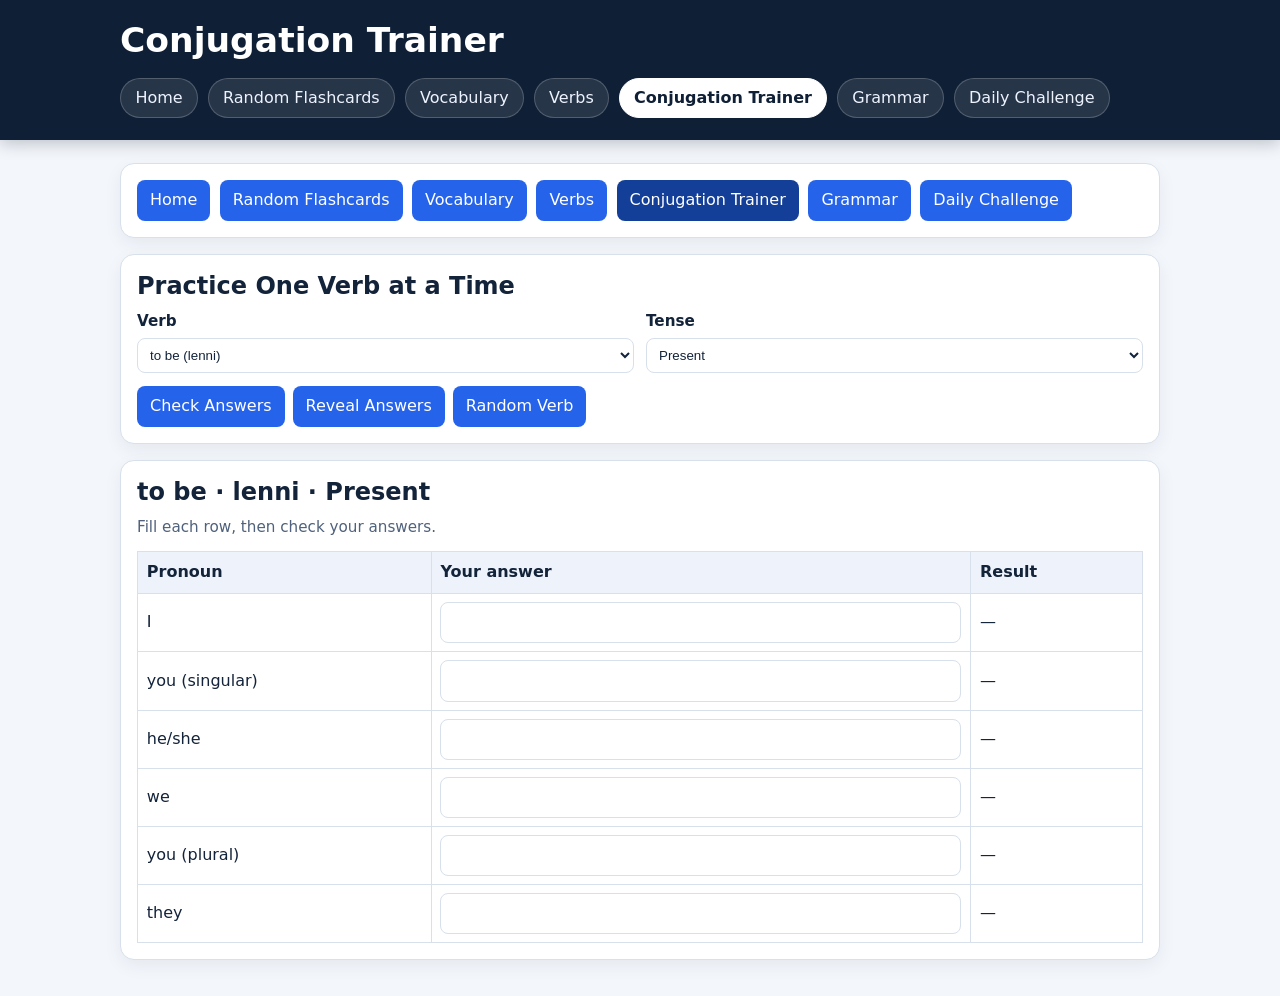
==== conjugation-trainer.html @ eeaa35ee "Add dedicated conjugation trainer page" ====
<!doctype html>
<html lang="en">
  <head>
    <meta charset="UTF-8" />
    <meta name="viewport" content="width=device-width, initial-scale=1.0" />
    <title>Conjugation Trainer | Hungarian Learning Aid</title>
    <link rel="stylesheet" href="styles.css" />
    <script src="scripts/verb-data.js" defer></script>
    <script src="scripts/conjugation-trainer.js" defer></script>
  </head>
  <body>
    <header class="site-header">
      <div class="container">
        <h1>Conjugation Trainer</h1>
        <nav aria-label="Main navigation">
          <ul class="nav-list">
            <li><a href="index.html">Home</a></li>
            <li><a href="random-flashcards.html">Random Flashcards</a></li>
            <li><a href="vocabulary.html">Vocabulary</a></li>
            <li><a href="verbs.html">Verbs</a></li>
            <li><a href="conjugation-trainer.html" aria-current="page">Conjugation Trainer</a></li>
            <li><a href="grammar.html">Grammar</a></li>
            <li><a href="daily-challenge.html">Daily Challenge</a></li>
          </ul>
        </nav>
      </div>
    </header>

    <main class="container">
      <section class="panel study-nav" aria-label="Study sections">
        <a class="button-link" href="index.html">Home</a>
        <a class="button-link" href="random-flashcards.html">Random Flashcards</a>
        <a class="button-link" href="vocabulary.html">Vocabulary</a>
        <a class="button-link" href="verbs.html">Verbs</a>
        <a class="button-link" href="conjugation-trainer.html" aria-current="page">Conjugation Trainer</a>
        <a class="button-link" href="grammar.html">Grammar</a>
        <a class="button-link" href="daily-challenge.html">Daily Challenge</a>
      </section>

      <section class="panel">
        <h2>Practice One Verb at a Time</h2>
        <div class="filters" aria-label="Trainer filters">
          <label>
            Verb
            <select id="trainer-verb"></select>
          </label>
          <label>
            Tense
            <select id="trainer-tense"></select>
          </label>
        </div>
        <div class="quiz-actions trainer-actions">
          <button id="trainer-check" class="button-link" type="button">Check Answers</button>
          <button id="trainer-reveal" class="button-link" type="button">Reveal Answers</button>
          <button id="trainer-random" class="button-link" type="button">Random Verb</button>
        </div>
      </section>

      <section class="panel" aria-live="polite">
        <h2 id="trainer-title"></h2>
        <p id="trainer-feedback" class="meta"></p>
        <div class="table-wrap">
          <table class="table trainer-table">
            <thead>
              <tr>
                <th scope="col">Pronoun</th>
                <th scope="col">Your answer</th>
                <th scope="col">Result</th>
              </tr>
            </thead>
            <tbody id="trainer-rows"></tbody>
          </table>
        </div>
      </section>
    </main>
  </body>
</html>
---- styles.css ----
:root {
  color-scheme: light;
  --bg: #f3f6fb;
  --panel: #ffffff;
  --panel-soft: #f8fbff;
  --text: #13233a;
  --muted: #4f617c;
  --accent: #2563eb;
  --accent-strong: #1d4ed8;
  --border: #d7e0eb;
  --success: #0b7a3f;
  --shadow-soft: 0 6px 18px rgba(15, 31, 53, 0.06);
}

* { box-sizing: border-box; }

body {
  margin: 0;
  font-family: Inter, system-ui, -apple-system, Segoe UI, Roboto, Helvetica, Arial, sans-serif;
  line-height: 1.55;
  color: var(--text);
  background: var(--bg);
}

h1,
h2,
h3 {
  line-height: 1.25;
  margin: 0 0 0.55rem;
}

h1 {
  font-size: clamp(1.55rem, 1.2rem + 1.2vw, 2.2rem);
}

h2 {
  font-size: clamp(1.2rem, 1.05rem + 0.65vw, 1.5rem);
}

h3 {
  font-size: 1.05rem;
}

p {
  margin: 0 0 0.75rem;
}

.container {
  width: min(1040px, 92vw);
  margin-inline: auto;
}

.site-header {
  background: #0f1f35;
  color: #fff;
  padding: 1.2rem 0 1.4rem;
  margin-bottom: 1.4rem;
  box-shadow: 0 3px 16px rgba(6, 15, 30, 0.24);
}

.subtitle {
  color: #c4d4eb;
  margin-top: -0.2rem;
  margin-bottom: 0;
}

main.container {
  padding-bottom: 1.25rem;
}

.nav-list {
  list-style: none;
  padding: 0;
  margin: 1rem 0 0;
  display: flex;
  flex-wrap: wrap;
  gap: 0.6rem;
}

.nav-list a {
  color: #eef4ff;
  text-decoration: none;
  background: rgba(255, 255, 255, 0.1);
  border: 1px solid rgba(255, 255, 255, 0.2);
  border-radius: 999px;
  padding: 0.4rem 0.9rem;
  display: inline-block;
  transition: background 0.15s ease, border-color 0.15s ease;
}

.nav-list a:hover,
.nav-list a:focus-visible {
  background: rgba(255, 255, 255, 0.18);
  border-color: rgba(255, 255, 255, 0.32);
  outline: none;
}

.nav-list a[aria-current="page"] {
  background: #fff;
  color: #0f1f35;
  border-color: #fff;
  font-weight: 600;
}

.panel {
  background: var(--panel);
  border: 1px solid var(--border);
  border-radius: 14px;
  padding: 1rem;
  margin-bottom: 1rem;
  box-shadow: var(--shadow-soft);
}

.grid { display: grid; gap: 1rem; }

.two-up {
  grid-template-columns: repeat(auto-fit, minmax(240px, 1fr));
}

.cards {
  grid-template-columns: repeat(auto-fit, minmax(230px, 1fr));
}

.cards:empty {
  display: block;
}

.study-nav {
  display: flex;
  flex-wrap: wrap;
  gap: 0.6rem;
  align-items: center;
}

.card-button {
  width: 100%;
  text-align: left;
  background: var(--panel);
  border: 1px solid var(--border);
  border-radius: 12px;
  padding: 0.9rem;
  color: inherit;
  cursor: pointer;
  transition: transform 0.08s ease, border-color 0.15s ease, box-shadow 0.15s ease, background 0.15s ease;
  min-height: 138px;
  display: flex;
  flex-direction: column;
  justify-content: flex-start;
  gap: 0.25rem;
}

.card-button:hover,
.card-button:focus-visible {
  transform: translateY(-1px);
  border-color: var(--accent);
  box-shadow: 0 7px 16px rgba(37, 99, 235, 0.16);
  outline: none;
}

.card-button[aria-expanded="true"] {
  background: var(--panel-soft);
  border-color: #a6c6ff;
}

.prompt {
  font-weight: 700;
  margin-bottom: 0.3rem;
}

.answer {
  color: var(--success);
  font-weight: 700;
  margin-top: 0.45rem;
  padding-top: 0.45rem;
  border-top: 1px dashed #c5d8f8;
}

.hidden { display: none; }

.meta,
.hint,
.card-meta {
  color: var(--muted);
  font-size: 0.95rem;
}

.button-link {
  display: inline-block;
  text-decoration: none;
  color: #fff;
  background: var(--accent);
  border-radius: 8px;
  padding: 0.45rem 0.75rem;
  border: 1px solid transparent;
  font: inherit;
  transition: background 0.15s ease, transform 0.08s ease;
}

.button-link:hover,
.button-link:focus-visible {
  background: var(--accent-strong);
  transform: translateY(-1px);
  outline: none;
}

.button-link[aria-current="page"] {
  background: #143f98;
}

.filters {
  display: grid;
  grid-template-columns: repeat(auto-fit, minmax(220px, 1fr));
  gap: 0.75rem;
  margin-bottom: 0.5rem;
}

.filters label {
  display: grid;
  gap: 0.3rem;
  font-size: 0.95rem;
  font-weight: 600;
}

.filters select {
  width: 100%;
  padding: 0.5rem;
  border: 1px solid var(--border);
  border-radius: 8px;
  background: #fff;
  color: var(--text);
}

.filters select:focus-visible {
  outline: 2px solid #b7ceff;
  border-color: var(--accent);
}

.tense-controls {
  margin-bottom: 0.5rem;
}

.tense-controls-label {
  display: block;
  font-size: 0.95rem;
  font-weight: 600;
  margin-bottom: 0.4rem;
}

.tense-toggle-group {
  display: flex;
  flex-wrap: wrap;
  gap: 0.5rem;
}

.tense-toggle {
  border: 1px solid var(--border);
  border-radius: 999px;
  background: #fff;
  color: var(--text);
  padding: 0.4rem 0.8rem;
  font: inherit;
  cursor: pointer;
  transition: border-color 0.15s ease, background 0.15s ease, color 0.15s ease;
}

.tense-toggle:hover,
.tense-toggle:focus-visible {
  border-color: var(--accent);
  outline: none;
}

.tense-toggle[aria-pressed="true"] {
  background: var(--accent);
  border-color: var(--accent);
  color: #fff;
  font-weight: 600;
}

.empty-state {
  background: #f8fbff;
  border: 1px dashed #bfd2ef;
  color: #2a4467;
  border-radius: 12px;
  padding: 1rem;
}

.table-wrap { overflow-x: auto; }
.table {
  width: 100%;
  border-collapse: collapse;
}

.table th,
.table td {
  border: 1px solid var(--border);
  padding: 0.5rem 0.55rem;
  text-align: left;
}

.table th { background: #eef3fb; }

.quiz-card {
  border: 1px solid var(--border);
  border-radius: 12px;
  padding: 0.9rem;
  background: #fbfdff;
  margin-bottom: 0.75rem;
}

.quiz-actions {
  display: flex;
  flex-wrap: wrap;
  gap: 0.5rem;
}

.quiz-actions .button-link {
  cursor: pointer;
}



.random-flashcard-filters {
  align-items: end;
}

.random-flashcard-filters .button-link {
  width: fit-content;
  min-height: 2.35rem;
}

.random-flashcard-panel {
  max-width: 760px;
  margin-inline: auto;
}

.random-flashcard-card {
  border: 1px solid var(--border);
  border-radius: 14px;
  padding: clamp(1rem, 2.5vw, 1.6rem);
  background: #fbfdff;
  min-height: 240px;
  display: grid;
  align-content: center;
  gap: 0.85rem;
  cursor: pointer;
}

.random-flashcard-type {
  margin: 0;
  color: var(--muted);
  font-size: 0.95rem;
  font-weight: 600;
}

.random-flashcard-prompt {
  margin: 0;
  font-size: clamp(1.45rem, 3.9vw, 2.25rem);
  font-weight: 700;
  line-height: 1.25;
}

.random-flashcard-answer {
  margin: 0;
  color: var(--success);
  font-size: clamp(1.2rem, 3.3vw, 1.6rem);
  font-weight: 700;
  padding-top: 0.8rem;
  border-top: 1px dashed #c5d8f8;
}

.random-flashcard-actions {
  margin-top: 0.8rem;
}

.random-flashcard-summary {
  margin-top: 0.9rem;
  border: 1px solid var(--border);
  border-radius: 12px;
  padding: 0.85rem;
  background: #fbfdff;
}

.random-flashcard-summary ul {
  margin: 0 0 0.6rem;
  padding-left: 1.1rem;
}

.random-flashcard-summary li {
  margin-bottom: 0.35rem;
}

.random-flashcard-summary li:last-child {
  margin-bottom: 0;
}

.quiz-actions .button-link:disabled {
  background: #90a3c6;
  cursor: not-allowed;
  transform: none;
}

.grammar-section h2 {
  margin-bottom: 0.5rem;
}

.grammar-section h3 {
  margin-top: 1rem;
  margin-bottom: 0.5rem;
}

.table-block + .table-block {
  margin-top: 0.75rem;
}

.examples-grid {
  display: grid;
  grid-template-columns: repeat(auto-fit, minmax(220px, 1fr));
  gap: 0.75rem;
  margin-top: 0.75rem;
}

.example-card {
  border: 1px solid var(--border);
  border-radius: 10px;
  background: #fbfdff;
  padding: 0.75rem;
}

.example-card p {
  margin: 0 0 0.35rem;
}

.example-card p:last-child {
  margin-bottom: 0;
}

@media (max-width: 680px) {
  .site-header {
    padding: 1rem 0 1.2rem;
  }

  .nav-list {
    gap: 0.45rem;
  }

  .nav-list a,
  .button-link {
    padding: 0.42rem 0.68rem;
  }

  .panel {
    padding: 0.85rem;
    border-radius: 12px;
  }

  .cards {
    grid-template-columns: 1fr;
  }

  .card-button {
    min-height: 0;
  }

  .quiz-actions .button-link {
    flex: 1 1 140px;
    text-align: center;
  }

  .random-flashcard-card {
    min-height: 220px;
  }

  .random-flashcard-actions .button-link {
    flex: 1 1 100%;
  }
}

.daily-header {
  display: grid;
  gap: 0.35rem;
}

.daily-progress-wrap {
  display: grid;
  gap: 0.3rem;
  margin-top: 0.3rem;
}

#daily-progress {
  width: 100%;
  height: 0.9rem;
}

.daily-answer-input {
  display: grid;
  gap: 0.3rem;
  margin: 0.6rem 0;
  font-weight: 600;
}

.daily-answer-input input {
  border: 1px solid var(--border);
  border-radius: 8px;
  padding: 0.55rem 0.65rem;
  font: inherit;
}

.daily-answer-input input:focus-visible {
  outline: 2px solid #b7ceff;
  border-color: var(--accent);
}

.trainer-table input {
  width: 100%;
  border: 1px solid var(--border);
  border-radius: 8px;
  padding: 0.45rem 0.55rem;
  font: inherit;
}

.trainer-table input:focus-visible {
  outline: 2px solid #b7ceff;
  border-color: var(--accent);
}

.trainer-table .is-correct {
  border-color: #66b98c;
  background: #f2fff8;
}

.trainer-table .is-incorrect {
  border-color: #d27a7a;
  background: #fff6f6;
}

.trainer-actions {
  margin-top: 0.8rem;
}
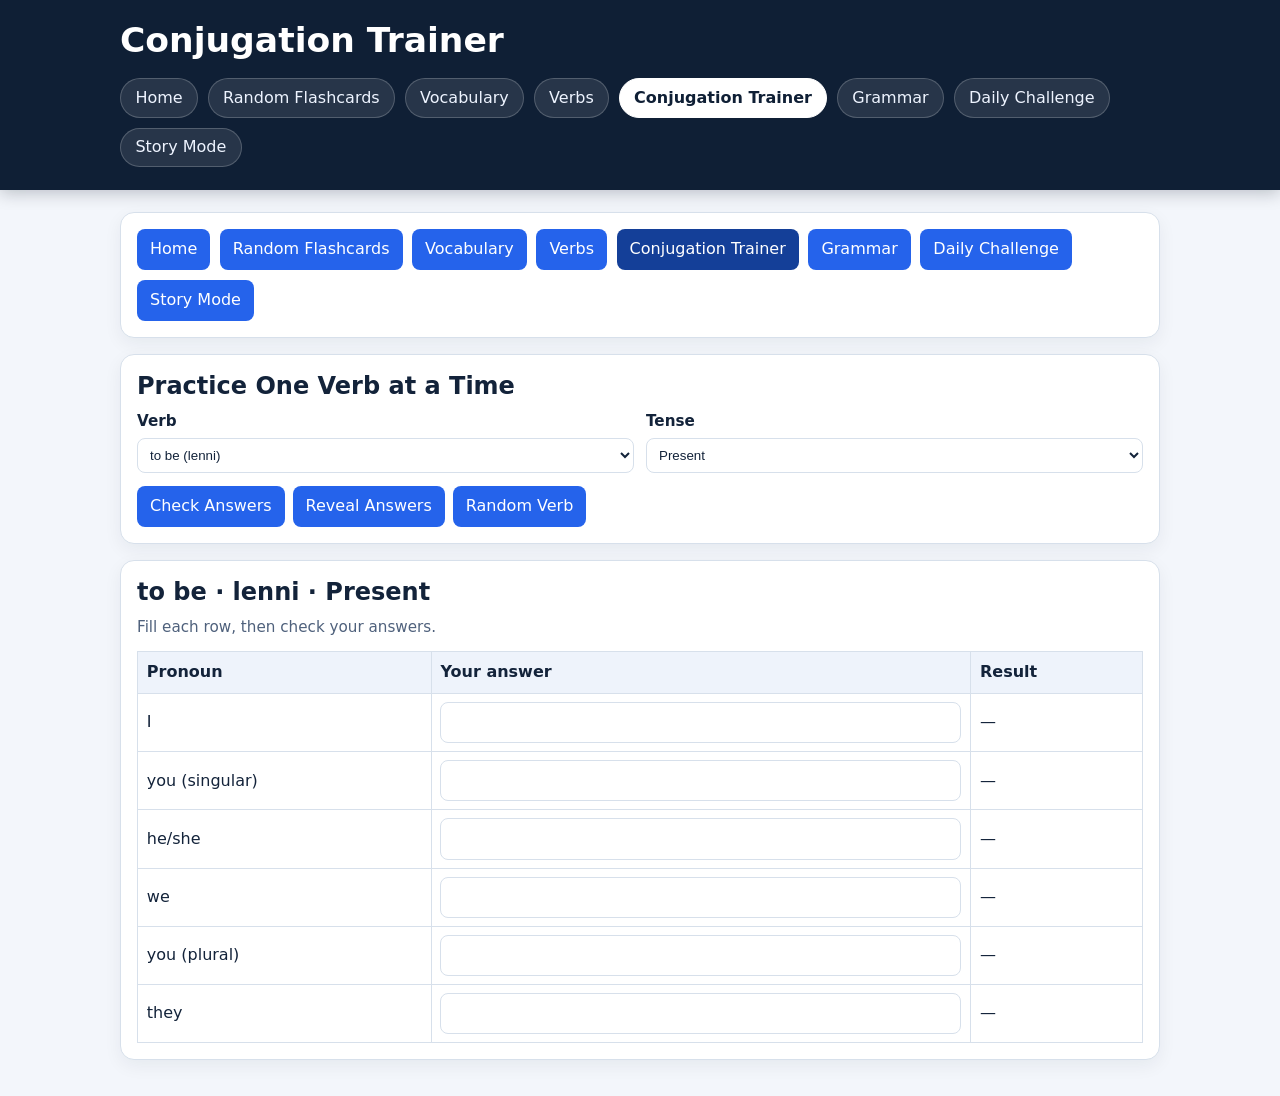
==== commit 99fb8069: "Add Story Mode page with local stories and comprehension checks" ====
--- a/conjugation-trainer.html
+++ b/conjugation-trainer.html
@@ -21,6 +21,7 @@
             <li><a href="conjugation-trainer.html" aria-current="page">Conjugation Trainer</a></li>
             <li><a href="grammar.html">Grammar</a></li>
             <li><a href="daily-challenge.html">Daily Challenge</a></li>
+            <li><a href="story-mode.html">Story Mode</a></li>
           </ul>
         </nav>
       </div>
@@ -35,6 +36,7 @@
         <a class="button-link" href="conjugation-trainer.html" aria-current="page">Conjugation Trainer</a>
         <a class="button-link" href="grammar.html">Grammar</a>
         <a class="button-link" href="daily-challenge.html">Daily Challenge</a>
+        <a class="button-link" href="story-mode.html">Story Mode</a>
       </section>
 
       <section class="panel">
--- a/styles.css
+++ b/styles.css
@@ -536,3 +536,108 @@
 .trainer-actions {
   margin-top: 0.8rem;
 }
+
+.story-list {
+  display: grid;
+  grid-template-columns: repeat(auto-fit, minmax(220px, 1fr));
+  gap: 0.65rem;
+}
+
+.story-list-item {
+  border: 1px solid var(--border);
+  border-radius: 10px;
+  background: #fff;
+  padding: 0.7rem 0.8rem;
+  text-align: left;
+  color: var(--text);
+  display: grid;
+  gap: 0.2rem;
+  cursor: pointer;
+}
+
+.story-list-item span {
+  color: var(--muted);
+  font-size: 0.9rem;
+}
+
+.story-list-item[aria-pressed="true"] {
+  border-color: #98bcff;
+  background: #f4f8ff;
+}
+
+.story-reading,
+.story-questions-wrap {
+  margin-top: 1rem;
+}
+
+.story-text {
+  font-size: 1.05rem;
+  line-height: 1.8;
+}
+
+.translation-panel {
+  margin-top: 0.9rem;
+  border: 1px solid var(--border);
+  border-radius: 10px;
+  padding: 0.7rem 0.8rem;
+  background: #fbfdff;
+}
+
+.translation-panel summary {
+  cursor: pointer;
+  font-weight: 600;
+}
+
+.story-questions {
+  display: grid;
+  gap: 0.7rem;
+}
+
+.story-question {
+  border: 1px solid var(--border);
+  border-radius: 10px;
+  padding: 0.75rem;
+  background: #fcfdff;
+}
+
+.story-question h4 {
+  margin-bottom: 0.55rem;
+}
+
+.question-options {
+  display: grid;
+  gap: 0.4rem;
+  margin-bottom: 0.55rem;
+}
+
+.inline-options {
+  grid-template-columns: repeat(2, minmax(90px, 140px));
+}
+
+.story-input {
+  width: min(360px, 100%);
+  margin-bottom: 0.55rem;
+  border: 1px solid var(--border);
+  border-radius: 8px;
+  padding: 0.5rem;
+  font: inherit;
+}
+
+.question-feedback {
+  margin-top: 0.55rem;
+  font-weight: 600;
+}
+
+.question-feedback.correct {
+  color: var(--success);
+}
+
+.question-feedback.incorrect {
+  color: #8e1f1f;
+}
+
+.match-list {
+  margin: 0;
+  padding-left: 1.1rem;
+  color: var(--muted);
+}
